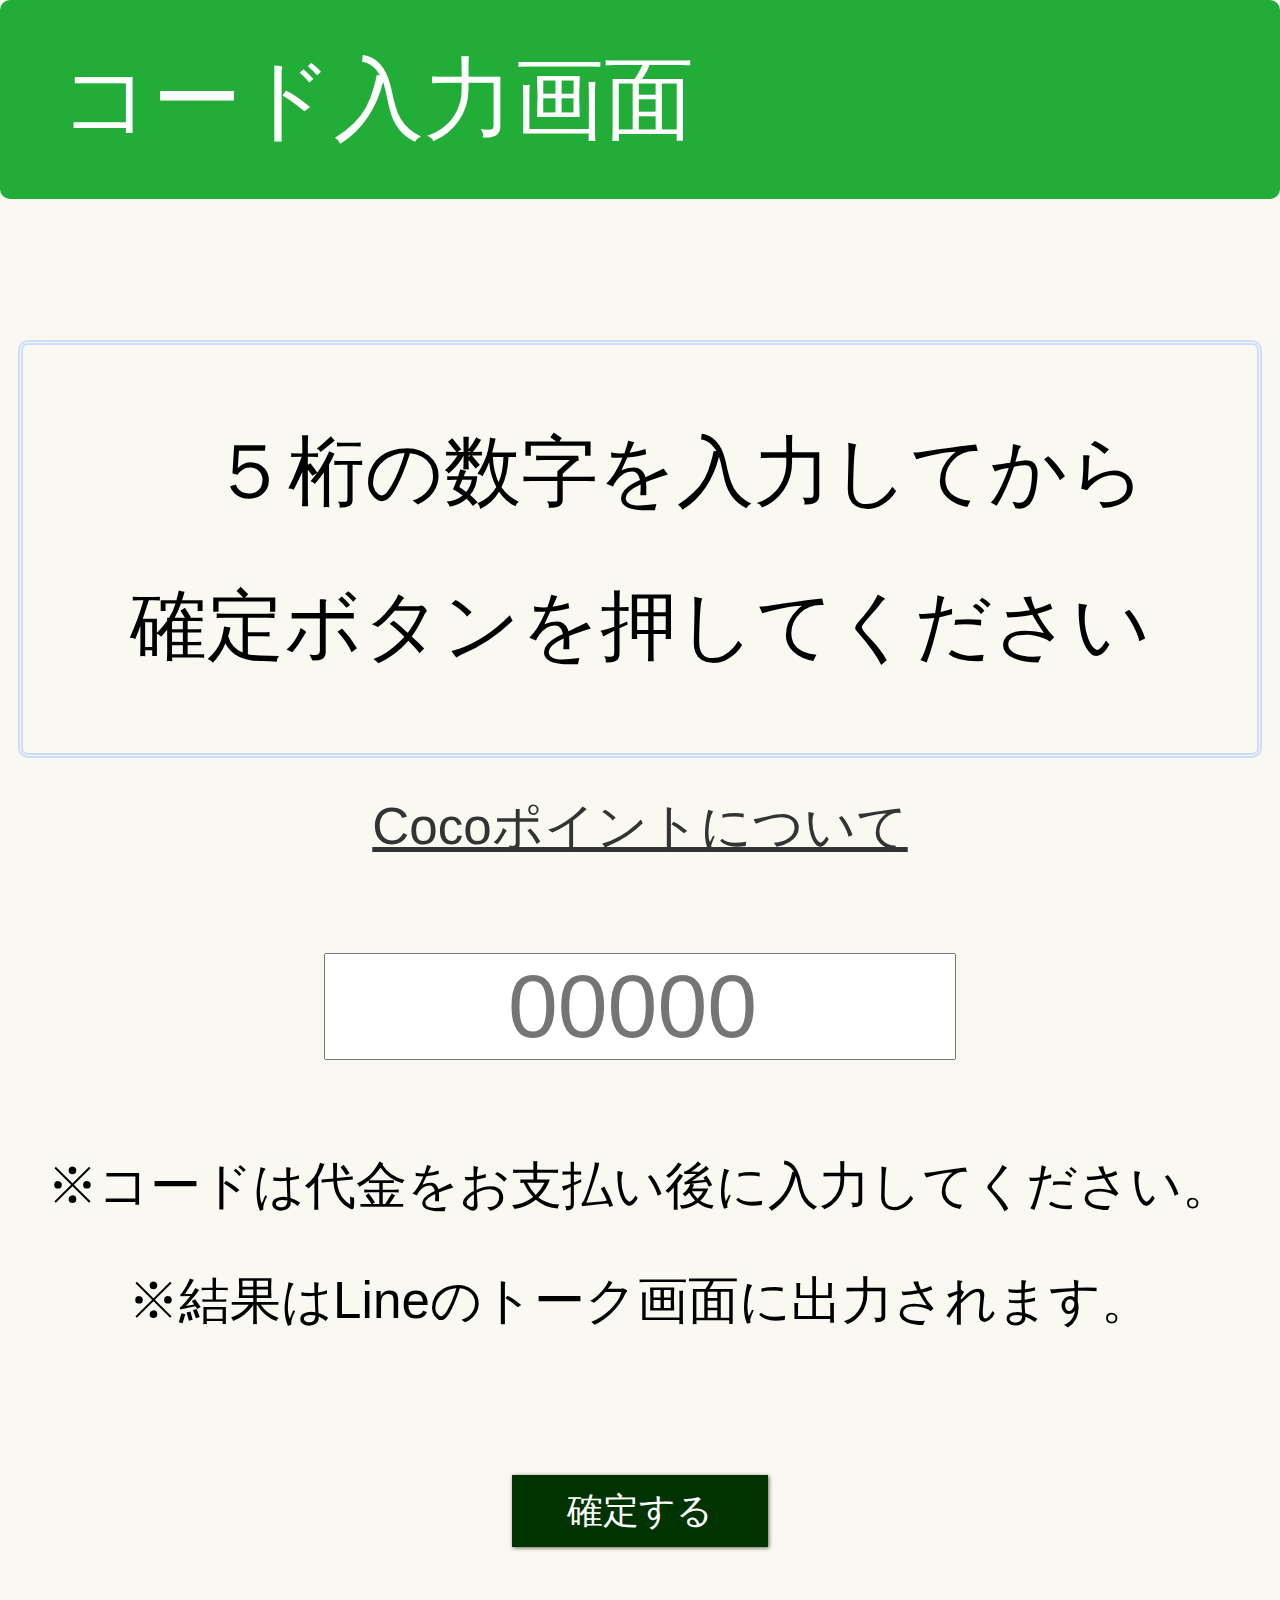
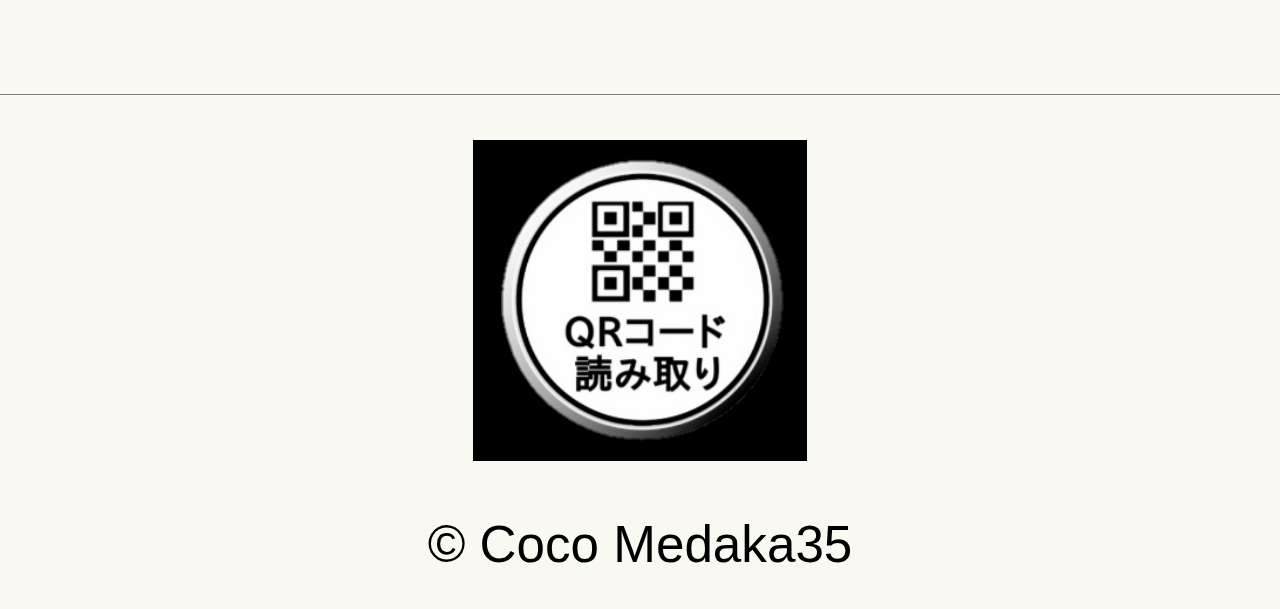
==== index.html @ 7532837a "Update index.html" ====
<!DOCTYPE html>
<head>
    <meta charset="UTF-8">
    <meta name="viewport" content="width=device-width">
    <title>coco medaka 35</title>
<link rel="stylesheet" href="css/style.css">
<link rel="stylesheet" href="css/style_spinner.css">
	
    <script src="https://ajax.googleapis.com/ajax/libs/jquery/3.4.1/jquery.min.js"></script>
    <script src="https://static.line-scdn.net/liff/edge/2.1/sdk.js"></script>
  
    <script src="index.js"></script>
   
</head>
<body>

<div id="main">

<section>

<!--	-->
<!--　　<h1 class="m">コード入力でCocoポイントGET</h1>　　　-->

<h2>コード入力画面</h2>



	
<!--<h1 class="tp"><img src="top_deposit.jpg"></h1><h1 class="tp"><img src="top_htu.jpg"></h1>--->





<form id="form1">
 	

<h1 class="m1"><br></h1>	


<div class="box-simple4">
    <p>
	
<h1 class="m">　５桁の数字を入力してから　<br>確定ボタンを押してください</h1>

</p>	
</div>	
<h1 class="m1"><a href="a_point.html">Cocoポイントについて</a></h1>
	
  <h1 class="ss"><input type="number" name="serialcode" min="10000" max="999999" oninput="javascript: this.value = this.value.slice(0, 5);" style="width:7em;" style=”ime-mode:disabled;" class="code" placeholder="00000" required></h1>

<h1 class="m1">※コードは代金をお支払い後に入力してください。</h1>
<h1 class="m1">※結果はLineのトーク画面に出力されます。</h1>

<h5><div><input type="submit" value="確定する" class="button" ></div></h5>



	
</form>






	

<br>
<br>
<h1 class="htu"></h1>
<h1 class="htu"></h1>

<hr style="border:0;border-top:1px solid;">
	
<form id="form2">
<p class="resizeimage">
　  <img src="QR_icon.png" id="customButton" alt="QRコードをスキャン" style="display: block; margin-left: auto; margin-right: auto; cursor: pointer;">
</p>
</form>	


	
	
	
<h1 class="m1">© Coco Medaka35</h1>

<h1 class="htu"></h1>
	


    <script>
        // LIFFの初期化
        liff.init({ liffId: '1657196041-vDWabr0g' }, () => {
            if (liff.isLoggedIn()) {
                // ユーザーがログインしている場合
                $('#customButton').click(openQRCodeReader1);
            } else {
                // ログインが必要な場合、ログインページを表示
                liff.login();
            }
        });

        // QRコードリーダーを開く関数
        function openQRCodeReader1() {
            liff.scanCode()
                .then(result => {
                    if (result.value) {
                        // QRコードのスキャンが成功した場合
                        console.log("QRコードスキャン結果:", result.value);
                        let qr_data = result.value; // QRコードのデータ
                        sendQRDataToGAS1(qr_data); // Google Apps ScriptにQRコードデータを送信する
                         liff.closeWindow();
			    
                    } else {
                        console.error('No QR code is detected');
                    }
                })
                .catch(err => {
                    console.error('Error scanning QR code:', err);
                });
        }

        // QRコードデータをGoogle Apps Scriptに送信する関数
        function sendQRDataToGAS1(qr_data) {
            const idToken = liff.getIDToken();

            // QRコードデータとIDトークンをGASに送信
            $.ajax({
                //url: 'https://script.google.com/macros/s/AKfycbz-ffWFPc36O-ptmFqijL10vbctVuUm1i_Yv3KgjKQotJnXtGlITC4klGh0cJ7RaS28Ww/exec', //original
                url: 'https://script.google.com/macros/s/AKfycbwQqBlyYMjUDkFm0TUMOnlTey0SdjcUhzaHNBJEM9ozblUhkSF_PDvLbGIOLz_kKL4hOQ/exec',
                type: 'POST',
                data: { idToken: idToken, qr_data: qr_data },
                success: function (response) {
                    // 成功時の処理
                    console.log(response);
                   // displayMessage(response); // レスポンスメッセージを表示
                    //displayData(response); // 必要ならばレスポンスのデータを表示する関数を呼び出す
                },
                error: function (error) {
                    // エラー時の処理
                    console.error(error);
                    alert('Failed to send QR data to GAS.');
                }
            });
        }


    </script>
</body>
</html>
---- css/style.css ----
@charset "utf-8";


/*全端末（PC・タブレット・スマホ）共通設定
------------------------------------------------------------------------------------------------------------------------------------------------------*/

/*全体の設定
---------------------------------------------------------------------------*/
body {
	margin: 0px;
	padding: 0px;
	color: #333;	/*全体の文字色*/
	font-family:"ヒラギノ角ゴ Pro W3", "Hiragino Kaku Gothic Pro", "メイリオ", Meiryo, Osaka, "ＭＳ Ｐゴシック", "MS PGothic", sans-serif;	/*フォント種類*/
	font-size: 18px;	/*文字サイズ*/
	line-height: 2;		/*行間*/
	background: #faf9f1;	/*背景色*/
	-webkit-text-size-adjust: none;
}
h1,h2,h3,h4,h5,p,ul,ol,li,dl,dt,dd,form,figure,form,select,input,textarea {margin: 0px;padding: 0px;font-size: 100%;font-weight: normal;}
ul {list-style-type: none;}
img {border: none;max-width: 100%;height: auto;vertical-align: middle;}
table {border-collapse:collapse;font-size: 100%;border-spacing: 0;}
iframe {width: 100%;}
video,audio {max-width: 100%;}

/*リンク（全般）設定
---------------------------------------------------------------------------*/
a {
	color: #333;		/*リンクテキストの色*/
	transition: 0.5s;	/*マウスオン時の移り変わるまでの時間設定。0.5秒。*/
	
}
a:hover {
	color: #22ac38;			/*マウスオン時の文字色*/
	text-decoration: none;	/*マウスオン時に下線を消す設定。残したいならこの１行削除。*/
}




/*mainコンテンツ
---------------------------------------------------------------------------*/
/*mainブロック全体の設定*/
#main {
	float: right;	/*右に回り込み*/
	width: 100%;		/*ブロックの幅*/
}
/*トップページでのmainコンテンツへの追加設定*/
.home #main {
	margin-top: 30%;	/*上に空けるスペース。スライドショーとのバランスをとって設定して下さい。*/
}
/*mainコンテンツのh2タグ設定*/
#main h2 {
	clear: both;
	font-size: 7vw;
	margin-bottom: 20px;
	padding: 10px 20px 10px 60px;	/*上、右、下、左への見出し内の余白*/
	color: #fff;		/*文字色*/
	background: #22ac38;	/*背景色（古いブラウザ用）*/
	background: #22ac38 url(../images/arrow2.png) no-repeat 20px center / 25px;	/*背景色、背景画像の読み込み。左から20pxの場所に配置。画像の幅を25pxに。*/
	border-radius: 10px;	/*角丸のサイズ*/
}
/*mainコンテンツのh3タグ設定*/
#main h3 {
	clear: both;
	margin-bottom: 20px;
	padding: 4px 20px;		/*上下、左右への見出し内の余白*/
	border: 1px solid #ccc;	/*枠線の幅、線種、色*/
	border-radius: 10px;	/*角丸のサイズ*/
	background: #fff;	/*背景色*/
}
#main h3::first-letter {
	border-left: 3px solid #22ac38;
	padding-left: 15px;
}
/*mainコンテンツの段落タグ設定*/
#main p {
	padding: 0px 20px 20px;	/*上、左右、下への余白*/
}
/*他。微調整。*/
#main p + p {
	margin-top: -5px;
}
#main h2 + p,
#main h3 + p {
	margin-top: -10px;
}
#main section + section {
	margin-top: 30px;
}



/*フッター設定
---------------------------------------------------------------------------*/
footer {
	clear: both;
	padding-top: 40px;
	text-align: center;
	font-size: 85%;
}
footer .pr {display: block;font-size: 80%;}



/*listブロック
---------------------------------------------------------------------------*/
/*ブロック１個あたりの設定*/
.list {
	overflow: hidden;
	width: 26.4%;	/*幅*/
	float: left;	/*左に回り込み*/
	margin: 0 0 20px 2%;	/*上、右、下、左へのボックスの外側に空けるスペース*/
	border: 1px solid #ccc;	/*枠線の幅、線種、色*/
	box-shadow: 3px 4px 2px rgba(0,0,0,0.1);	/*ボックスの影。右へ、下へ、ぼかし幅、色。0,0,0は黒の事で、0.1は色が10%出た状態。*/
	padding: 2%;	/*ボックス内の余白*/
	border-radius: 3px;	/*角丸のサイズ。ほんの少し角が丸くなってます。*/
	background: #fff;	/*背景色*/
}
.list a {
	display: block;text-decoration: none;overflow: hidden;
	margin: -2%;	/*ボックスのマージン。リンク設定する場合に、上の.listのpaddingを相殺するため。*/
	padding: 2%;	/*ボックス内の余白*/
	background: #fff url(../images/arrow1.png) no-repeat right bottom / 40px;	/*リンク設定した際の右下の矢印マークの読み込み。right（右）、bottom（下）、40pxは画像の幅。*/
}
/*マウスオン時の設定*/
.list a:hover {
	position: relative;
	left: 1px;	/*マウスオン時に右に1px移動する*/
	top: 1px;	/*マウスオン時に下に1px移動する*/
}
/*h4（見出し）タグの設定*/
.list h4 {
	color: #22ac38;		/*文字色*/
	font-size: 120%;	/*文字サイズ*/
	text-align: center;	/*文字をセンタリング*/
	height: 2em;		/*高さ*/
	overflow: hidden;	/*高さを超えた場合に非表示にする*/
                  padding: 10px 20px 20px;

}
/*p（段落）タグの設定*/
.list p {
	padding: 0 !important;
	line-height: 1.5;	/*行間を少し狭くする。デフォルトは最上部のbodyにあります。*/
	font-size: 80%;		/*文字サイズを少し小さく*/
	color: #333;		/*文字色*/
	height: 3.5em;		/*高さ。1.5emを１行分とカウントして下さい。6emなら４行です。*/
	overflow: hidden;	/*高さを超えた場合に非表示にする*/
}




h5{ 
 color: black;
 text-align: center;
font-size: 6.5vw;
margin: 60px auto 30px auto;
}



h1{ 
 color: black;
 text-align: center;
font-size: 5vw;
	
margin-bottom: 1vw;
margin-top: 1vw;
}


h1.tp{ 
 color: black;
 text-align: center;
padding: 3vw 3vw 3vw 3vw;
margin-bottom: 1vw;
margin-top: 1vw;
}



h1.m{ 
 color: black;
 text-align: center;
font-size: 6vw;
margin-bottom: 1vw;
margin-top: 1vw;
}


h1.ss{ 
 color: black;
font-size: 7vw;
 text-align: center;
margin-bottom: 1vw;
margin-top: 1vw;
padding: 2vw 2vw 2vw 2vw;
}



h1.kesu{ 
margin-bottom: 1vw;
 color: transparent;
}


h1.htu{ 
 color: black;
font-size: 3vw;
 text-align: left;
margin-bottom: 0vw;
margin-left: 4vw;
}

h1.htu2{ 
 color: black;
font-size: 4vw;
text-align: center;
margin-bottom: 0vw;
margin-left: 2vw;
}

h1.htu3{ 
 color: black;
font-size: 4vw;
/*text-align: center;*/	
 text-align: left;
margin-bottom: 0vw;
margin-left: 2vw;
}




input[type=checkbox] {
	transform: scale(4);
	margin: 0px 3px 0vw 0vw;

}


cb2 {
 color: black;
 text-align: center;
font-size: 2vw;
margin-bottom: 1vw;
margin-top: 1vw;
}


h1.m1{ 
 color: black;
 text-align: center;
font-size: 4vw;
margin-bottom: 1vw;
margin-top: 1vw;
}




.button {
  display       : inline-block;
  font-size     : 27pt;        /* 文字サイズ */
  text-align    : center;      /* 文字位置   */
  cursor        : pointer;     /* カーソル   */
  padding       : 16px 53px;   /* 余白       */
  background    : #003300;     /* 背景色     */
  color         : #ffffff;     /* 文字色     */
  line-height   : 1em;         /* 1行の高さ  */
  transition    : .3s;         /* なめらか変化 */
  box-shadow    : 1px 1px 4px #666666;  /* 影の設定 */
  border        : 2px solid #003300;    /* 枠の指定 */
}
.button:hover {
  box-shadow    : none;        /* カーソル時の影消去 */
  color         : #003300;     /* 背景色     */
  background    : #ffffff;     /* 文字色     */
}





















label {
  position: relative;
  display: inline-block;
  width: 200px;
  height: 36px;
  border: 2px solid #ccc;
  border-radius: 15px;
}
input[type="date"] {
  position: relative;
  padding: 0 10px;
  width: 50vw;
  height: 15vw;
  border: 0;
  background: transparent;
  box-sizing: border-box;
  font-size: 14px;
  color: #999;
}


label::before {
  position: absolute;
  content: "";
  top: 0;
  right: -43px;
  width: 36px;
  height: 36px;
  background-color: #06c;
  background-image: url("icon_calendar.png");
  background-repeat: no-repeat;
  background-position: center;
  border-radius: 10px;
}

input[type="date"]::-webkit-inner-spin-button{
  -webkit-appearance: none;
}
input[type="date"]::-webkit-clear-button{
  -webkit-appearance: none;
}



input[type="date"]::-webkit-calendar-picker-indicator{
  position: absolute;
  right: 0px;
  top: 0px;
  padding: 0;
  width: 50vw;
  height: 15vw;
  background: rgba(255, 250, 0, 0.3); // 一旦背景色を付けて、見やすくします
  color: transparent;
  cursor: pointer;
}



.list select{
width: 100%; 
font-size: 5vw;
}

.box{
  position: relative;

   color: #000;
  -webkit-text-stroke: 1.5px #FFF;
  text-stroke: 1px #FFF;

}

.top-left {
  position: absolute;
  top: 5px;
  left: 5px;
  font-weight: bold;
}




/* ココポイント用コード入力input内テキスト中央寄せ */
.code {
  text-align: center;
  
}

/* プレイスホルダーの文字を中央に */
.code::placeholder {
  text-align: center;
}



p span{
	border: solid 1px #454545;
}






/* 文字を枠で囲む */
.box-simple1{
  margin: 1em;
  padding: 1em;
  border: 1px solid #ffaacc;
  border-radius: 15px;  
}
.box-simple1 p {
  margin: 0;
  padding: 0;
}
.box-simple2{
  margin: 1em;
  padding: 1em;
  border: 2px dashed #ffcc99; 
}
.box-simple2 p {
  margin: 0;
  padding: 0;
}
.box-simple3 {
  margin: 1em;
  padding: 1em;
  border: 5px dotted #aaffcc; 
}
.box-simple3 p {
  margin: 0;
  padding: 0;
}
.box-simple4 {
  margin: 1em;
  padding: 1em;
  border: 5px double #ccddff;
  border-radius: 10px;  
}
.box-simple4 p {
  margin: 0;
  padding: 0;
text-align: center;
font-size: 4vw;	
}


.box-simple5 {
  margin: 1em;
  padding: 1em;
  background: #efdeff;
}
.box-simple5 p {
  margin: 0;
  padding: 0;
}





.back0 p{ 

 text-align: right;
padding: 3vw 3vw 3vw 3vw;
margin-bottom: 1vw;
margin-top: 1vw;
}




.resizeimage img { width: 27%; }
---- css/style_spinner.css ----
.spinner-container {
  display: flex;
  justify-content: center;
  user-select: none;
  -ms-user-select: none;
  -moz-user-select: none;
  -webkit-user-select: none;
  -webkit-touch-callout: none;
}

.spinner {
  width: 70px;
  padding: 0;
  text-align: center;
  border: none;
  background: none;
  outline: none;
  pointer-events: none;
}

.spinner::-webkit-inner-spin-button,
.spinner::-webkit-outer-spin-button {
  -webkit-appearance: none;
}

.spinner-sub,
.spinner-add {
  display: block;
  width: 35px;
  height: 35px;
  text-align: center;
  border: 1px solid #000;
  border-radius: 50%;
  cursor: pointer;
  line-height: 35px;
}

.disabled {
  opacity: 0.3;
  cursor: inherit;
}
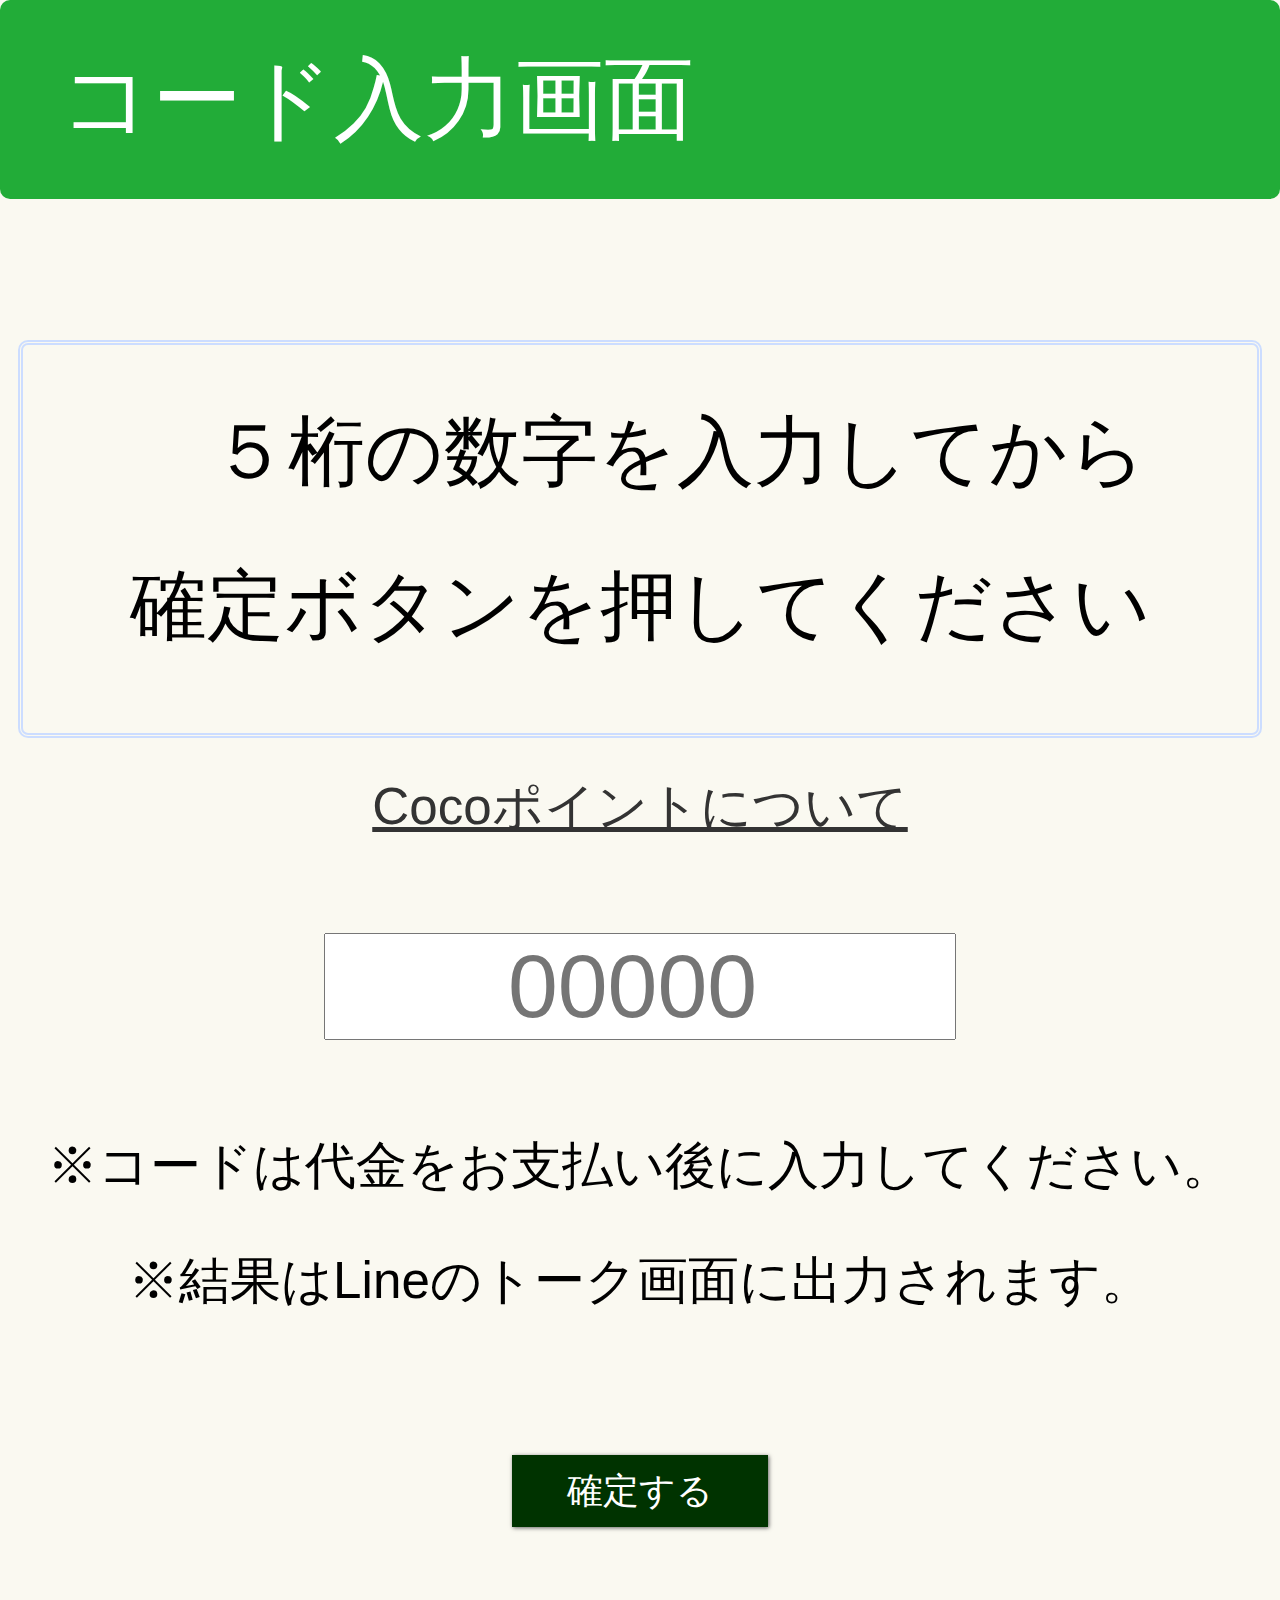
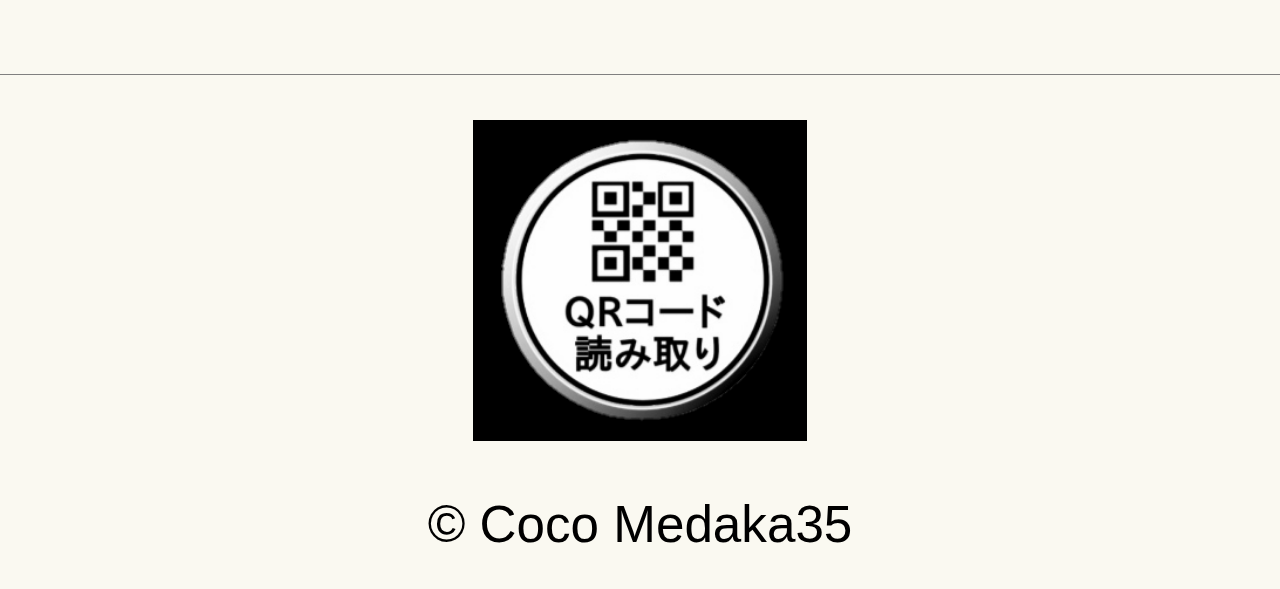
==== commit 88fb9203: "Update index.html" ====
--- a/index.html
+++ b/index.html
@@ -39,10 +39,10 @@
 
 
 <div class="box-simple4">
-    <p>
+   
 	
 <h1 class="m">　５桁の数字を入力してから　<br>確定ボタンを押してください</h1>
-
+ <p>
 </p>	
 </div>	
 <h1 class="m1"><a href="a_point.html">Cocoポイントについて</a></h1>
@@ -128,7 +128,7 @@
             // QRコードデータとIDトークンをGASに送信
             $.ajax({
                 //url: 'https://script.google.com/macros/s/AKfycbz-ffWFPc36O-ptmFqijL10vbctVuUm1i_Yv3KgjKQotJnXtGlITC4klGh0cJ7RaS28Ww/exec', //original
-                url: 'https://script.google.com/macros/s/AKfycbwQqBlyYMjUDkFm0TUMOnlTey0SdjcUhzaHNBJEM9ozblUhkSF_PDvLbGIOLz_kKL4hOQ/exec',
+                url: 'https://script.google.com/macros/s/AKfycbxCbp2oZyMyYqsqubzueOGU1GqqWWCF3DsrQULPi_BVfRfCAPWXu_RQCWu0MSxSy6Wf8A/exec',
                 type: 'POST',
                 data: { idToken: idToken, qr_data: qr_data },
                 success: function (response) {
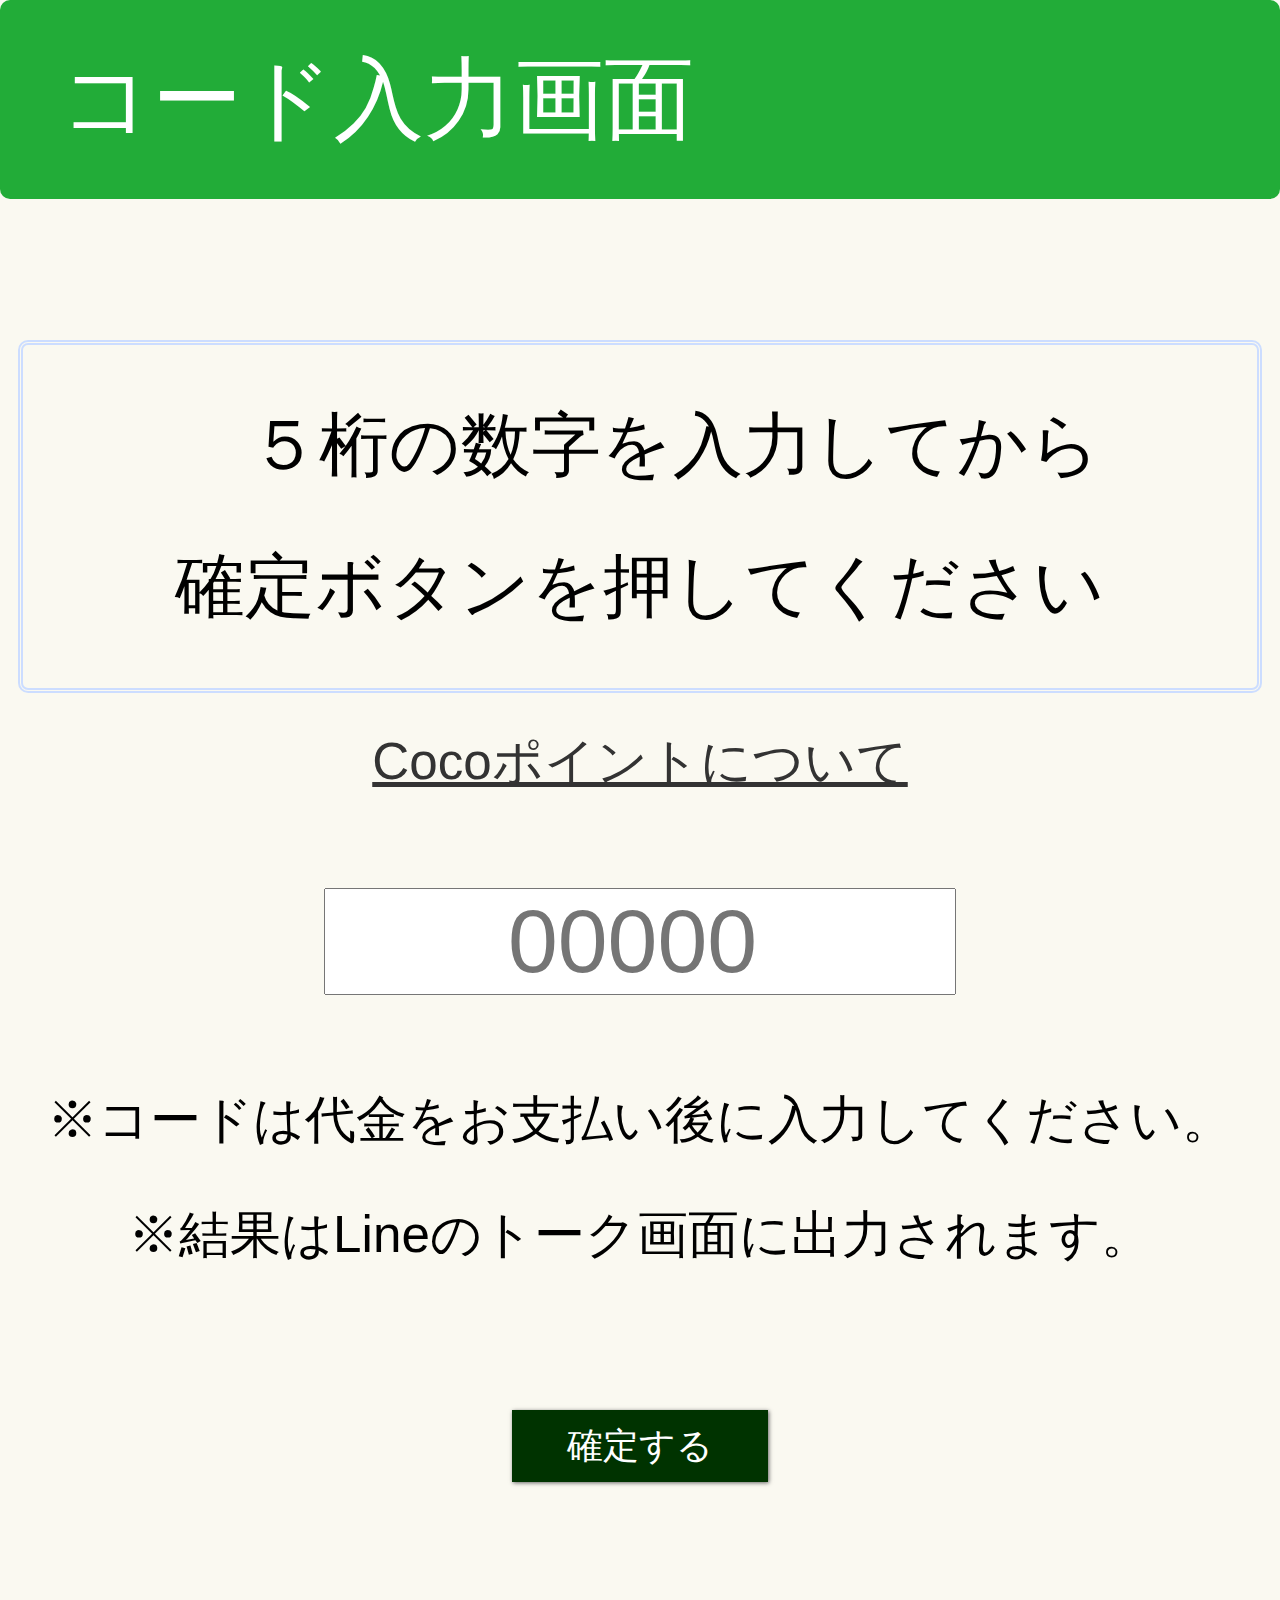
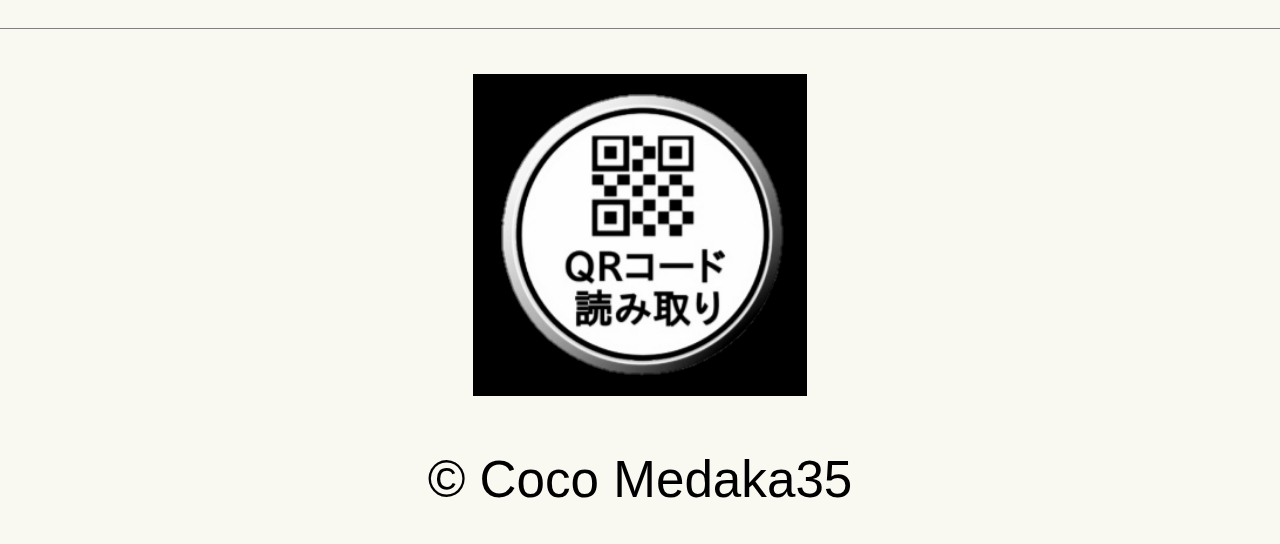
==== commit aaf6d17e: "Update index.html" ====
--- a/index.html
+++ b/index.html
@@ -42,8 +42,7 @@
    
 	
 <h1 class="m">　５桁の数字を入力してから　<br>確定ボタンを押してください</h1>
- <p>
-</p>	
+
 </div>	
 <h1 class="m1"><a href="a_point.html">Cocoポイントについて</a></h1>
 	
--- a/css/style.css
+++ b/css/style.css
@@ -184,7 +184,7 @@
 h1.m{ 
  color: black;
  text-align: center;
-font-size: 6vw;
+font-size: 5.5vw;
 margin-bottom: 1vw;
 margin-top: 1vw;
 }
